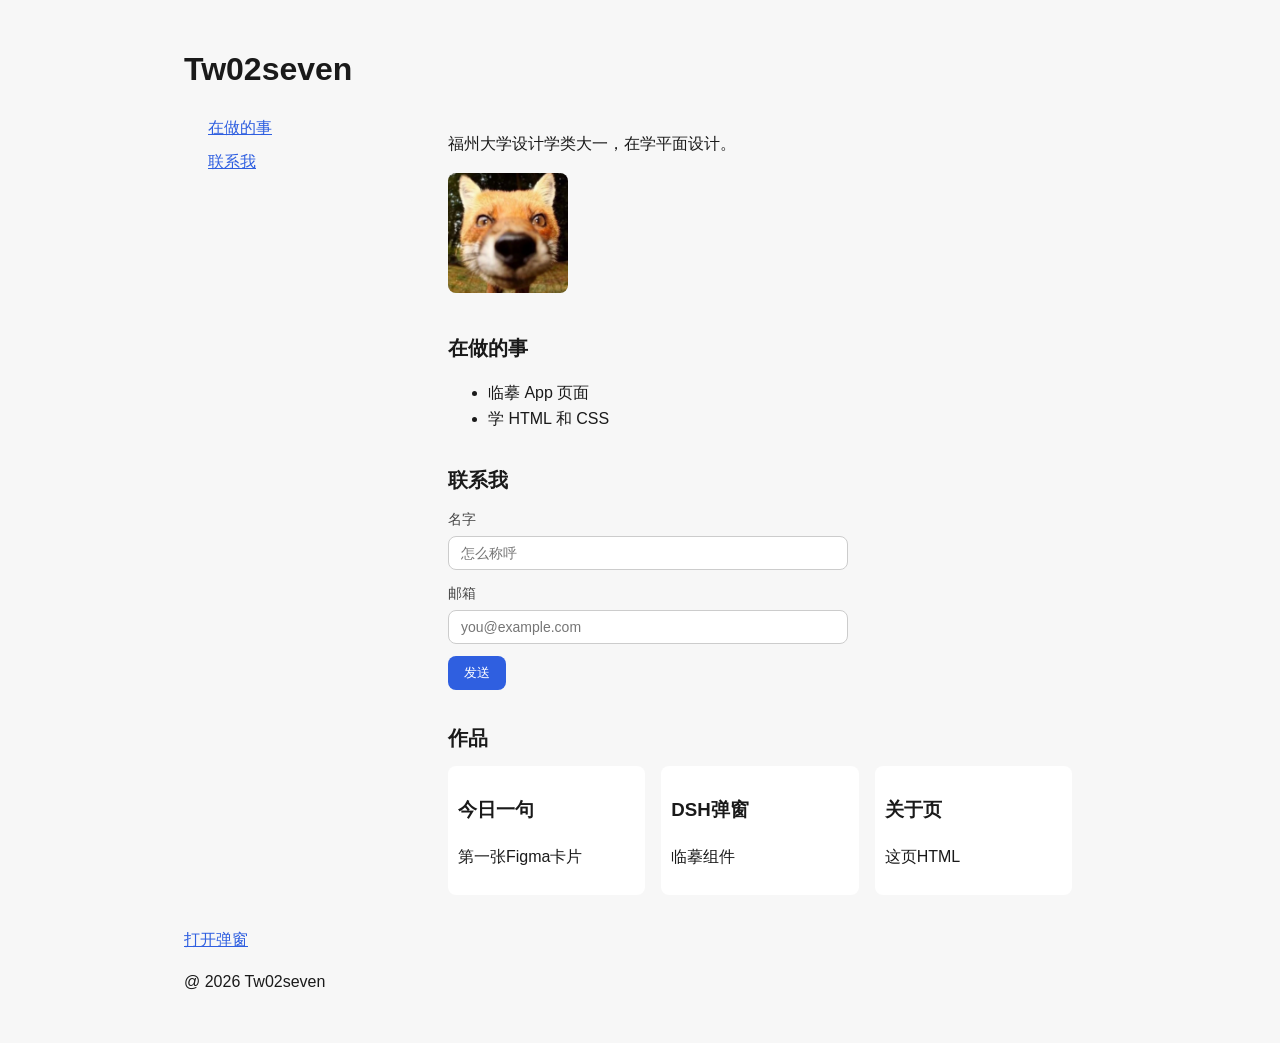
==== index.html @ 4029aea9 "Add files via upload" ====
<!DOCTYPE html>
<html lang="zh-CN">

<head>
    <meta charset="UTF-8">
    <meta name="viewport" content="width=device-width, initial-scale=1.0">
    <title>关于我</title>
    <link rel="stylesheet" href="style.css">
</head>

<body>
    <header>
        <h1>Tw02seven</h1>
    </header>
    <div class="layout">
        <aside class="side">
            <nav>
                <a href="#works">在做的事</a>
                <a href="#contact">联系我</a>
            </nav>
        </aside>
        <main>
            <section id="about">
                <P>福州大学设计学类大一，在学平面设计。</P>
                <img src="头像.jpg" alt="我的头像" width="120">
            </section>

            <section id="works">
                <h2>在做的事</h2>
                <ul>
                    <li>临摹 App 页面</li>
                    <li>学 HTML 和 CSS</li>
                </ul>
            </section>

            <section id="contact">
                <h2>联系我</h2>
                <form>
                    <label for="name">名字</label>
                    <input id="name" type="text" placeholder="怎么称呼">

                    <label for="email">邮箱</label>
                    <input id="email" type="email" placeholder="you@example.com">

                    <button type="submit">发送</button>
                </form>
            </section>

            <section id="cards">
                <h2>作品</h2>
                <div class="cards">
                    <div class="card">
                        <h3>今日一句</h3>
                        <p>第一张Figma卡片</p>
                    </div>
                    <div class="card">
                        <h3>DSH弹窗</h3>
                        <p>临摹组件</p>
                    </div>
                    <div class="card">
                        <h3>关于页</h3>
                        <p>这页HTML</p>
                    </div>
                </div>
            </section>
        </main>
    </div>

    <a href="#dialog">打开弹窗</a>

    <div id="dialog" class="modal">
        <div class="modal-box">
            <h2>联系我</h2>
            <p>这是我第一个纯 CSS 弹窗。</p>
            <a href="#" class="close">关闭</a>
        </div>
    </div>


    <footer>
        <p>@ 2026 Tw02seven</p>
    </footer>
</body>
---- style.css ----
*{
    box-sizing: border-box;
}

body {
    font-family: "Microsoft YaHei", sans-serif;
    line-height: 1.6;
    max-width: 960px;
    margin: 0 auto;
    padding: 32px 24px;
    color: #1a1a1a;
}

h1 {
    font-size: 32px;
    margin: 0 0 8px;
}

h2 {
    font-size: 20px;
    margin: 32px 0 12px;
}

a {
    color: #2f5fe0;
}

img {
    border-radius: 8px;
}

input {
    padding: 8px 12px;
    border: 1px solid #ccc;
    border-radius: 8px;
    font-size: 14px;
}

button {
    padding: 8px 16px;
    background: #2f5fe0;
    color: #fff;
    border: none;
    border-radius: 8px;
    cursor: pointer;
}

body {
    background: #f7f7f7;
}

form {
    display: flex;
    flex-direction: column;
    gap: 12px;
    max-width: 400px;
}

label {
    font-size: 14px;
    color: #444;
    margin-bottom: -6px;
}

input {
    width: 100%;
    box-sizing: border-box;
}

button {
    align-self: flex-start;
}

.layout {
    display: flex;
    gap: 40px;
    align-items: flex-start;
    padding: 0 24px;
}

.side {
    width: 200px;
    flex-shrink: 0;
}

.side nav {
    display: flex;
    flex-direction: column;
    gap: 8px;
}

main {
    flex: 1;
    min-width: 0;
}

@media(max-width:720px) {
    .layout {
        flex-direction: column;
        gap: 24px;
    }
}

.cards{
    display: grid;
    grid-template-columns: repeat(auto-fit,minmax(180px,1fr));
    gap: 16px;
}
.card{
    background: #fff;
    border-radius: 8px;
    padding: 10px;
}

header{
    position: sticky;
    top: 0;
    background: #f7f7f7;
    padding: 12px 0;
    z-index: 10;
}

.modal{display: none;}

.modal:target{
    display: flex;
    position: fixed;
    inset:0;
    background: rgba(0, 0, 0, 0.5);
    align-items: center;
    justify-content: center;
    z-index: 100;
}

.modal-box{
    background: #fff;
    padding: 24px;
    border-radius: 12px;
}

a:hover{color: #1a3fb0;}

button:hover{background: #1a3fb0;}

.card{
    transition: box-shadow 0.2s,transform 0.2s;
}

.card:hover{
    box-shadow: 0 4px 16px rgba(0, 0, 0, 0.1);
    transform: translateY(-2px);
}

section{margin-bottom: 32px;}
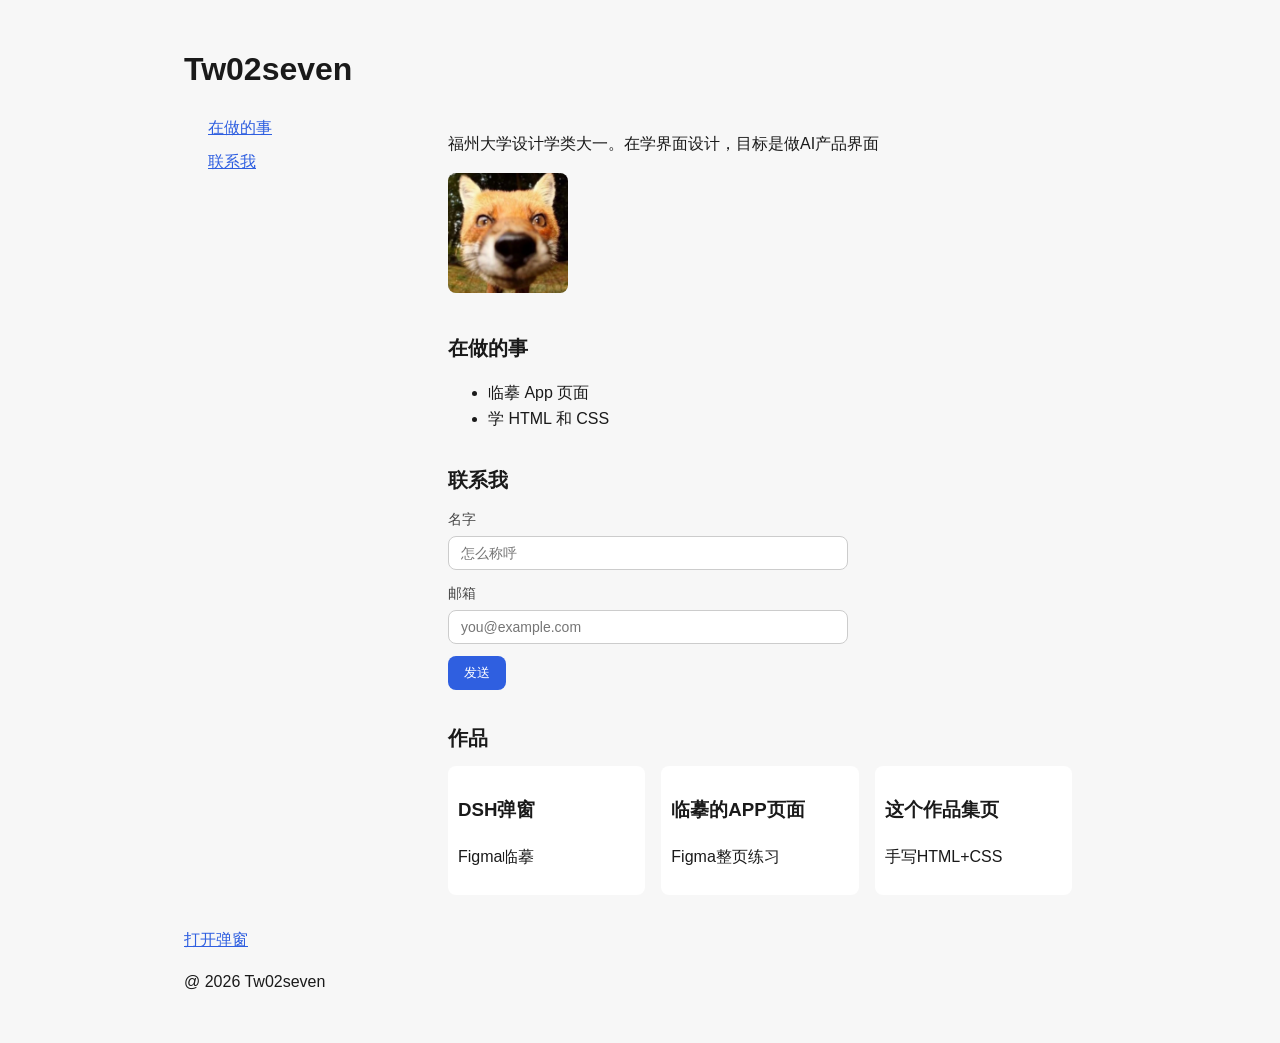
==== commit 0c897ab8: "换成真实作品内容" ====
--- a/index.html
+++ b/index.html
@@ -1,10 +1,10 @@
-<!DOCTYPE html>
+﻿<!DOCTYPE html>
 <html lang="zh-CN">
 
 <head>
     <meta charset="UTF-8">
     <meta name="viewport" content="width=device-width, initial-scale=1.0">
-    <title>关于我</title>
+    <title>Tw02seven | 作品集</title>
     <link rel="stylesheet" href="style.css">
 </head>
 
@@ -21,7 +21,7 @@
         </aside>
         <main>
             <section id="about">
-                <P>福州大学设计学类大一，在学平面设计。</P>
+                <P>福州大学设计学类大一。在学界面设计，目标是做AI产品界面</P>
                 <img src="头像.jpg" alt="我的头像" width="120">
             </section>
 
@@ -50,16 +50,16 @@
                 <h2>作品</h2>
                 <div class="cards">
                     <div class="card">
-                        <h3>今日一句</h3>
-                        <p>第一张Figma卡片</p>
+                        <h3>DSH弹窗</h3>
+                        <p>Figma临摹</p>
                     </div>
                     <div class="card">
-                        <h3>DSH弹窗</h3>
-                        <p>临摹组件</p>
+                        <h3>临摹的APP页面</h3>
+                        <p>Figma整页练习</p>
                     </div>
                     <div class="card">
-                        <h3>关于页</h3>
-                        <p>这页HTML</p>
+                        <h3>这个作品集页</h3>
+                        <p>手写HTML+CSS</p>
                     </div>
                 </div>
             </section>
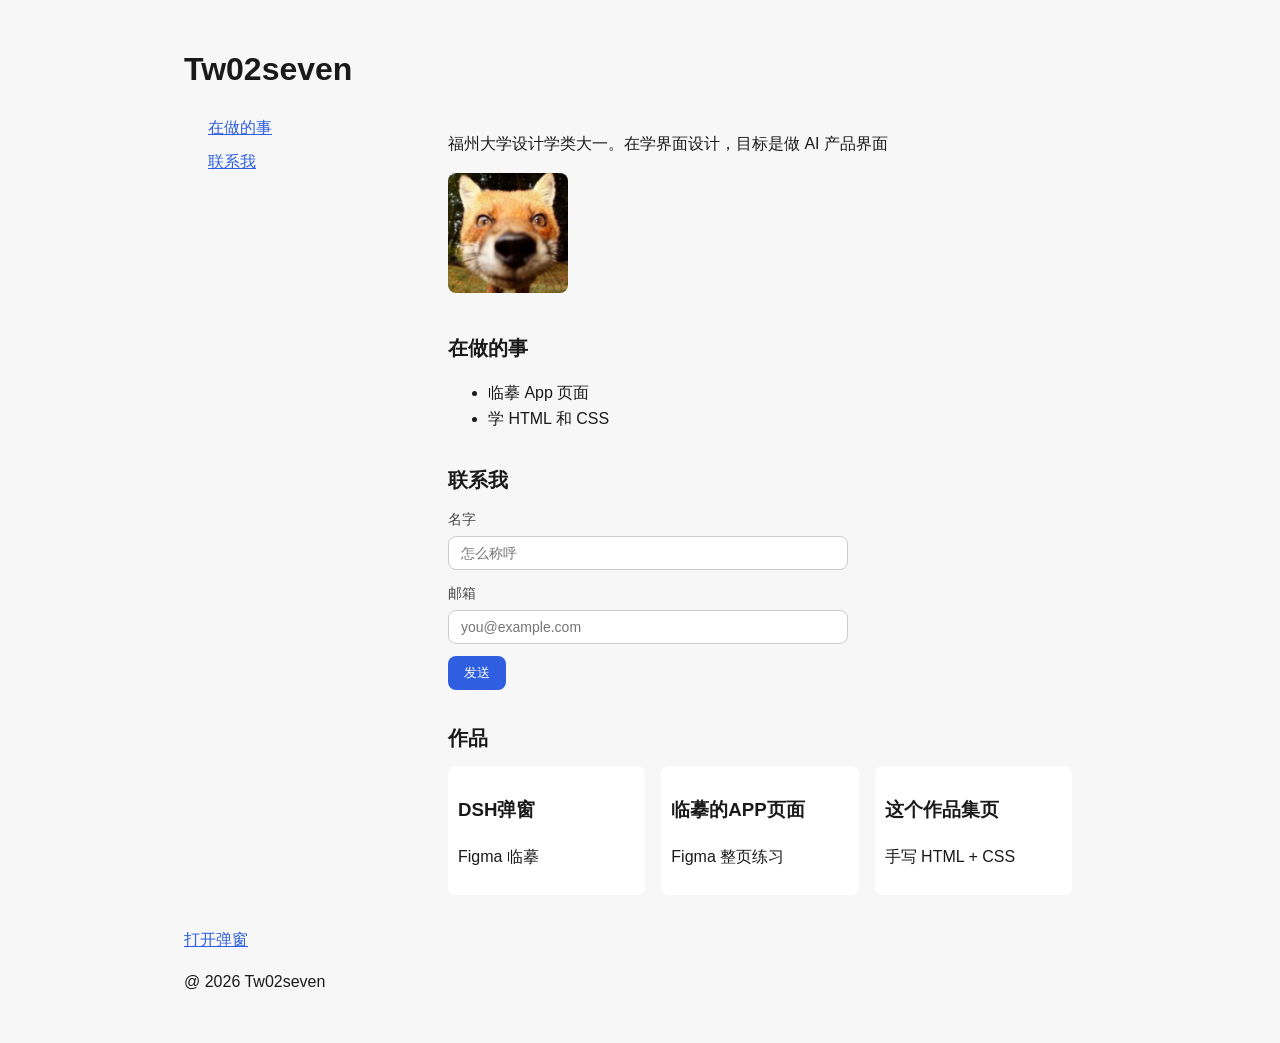
==== commit 9244bdf0: "加 favicon 文件" ====
--- a/index.html
+++ b/index.html
@@ -6,6 +6,7 @@
     <meta name="viewport" content="width=device-width, initial-scale=1.0">
     <title>Tw02seven | 作品集</title>
     <link rel="stylesheet" href="style.css">
+    <link rel="icon" href="favicon.svg">
 </head>
 
 <body>
@@ -21,7 +22,7 @@
         </aside>
         <main>
             <section id="about">
-                <P>福州大学设计学类大一。在学界面设计，目标是做AI产品界面</P>
+                <P>福州大学设计学类大一。在学界面设计，目标是做 AI 产品界面</P>
                 <img src="头像.jpg" alt="我的头像" width="120">
             </section>
 
@@ -51,15 +52,15 @@
                 <div class="cards">
                     <div class="card">
                         <h3>DSH弹窗</h3>
-                        <p>Figma临摹</p>
+                        <p>Figma 临摹</p>
                     </div>
                     <div class="card">
                         <h3>临摹的APP页面</h3>
-                        <p>Figma整页练习</p>
+                        <p>Figma 整页练习</p>
                     </div>
                     <div class="card">
                         <h3>这个作品集页</h3>
-                        <p>手写HTML+CSS</p>
+                        <p>手写 HTML + CSS</p>
                     </div>
                 </div>
             </section>
